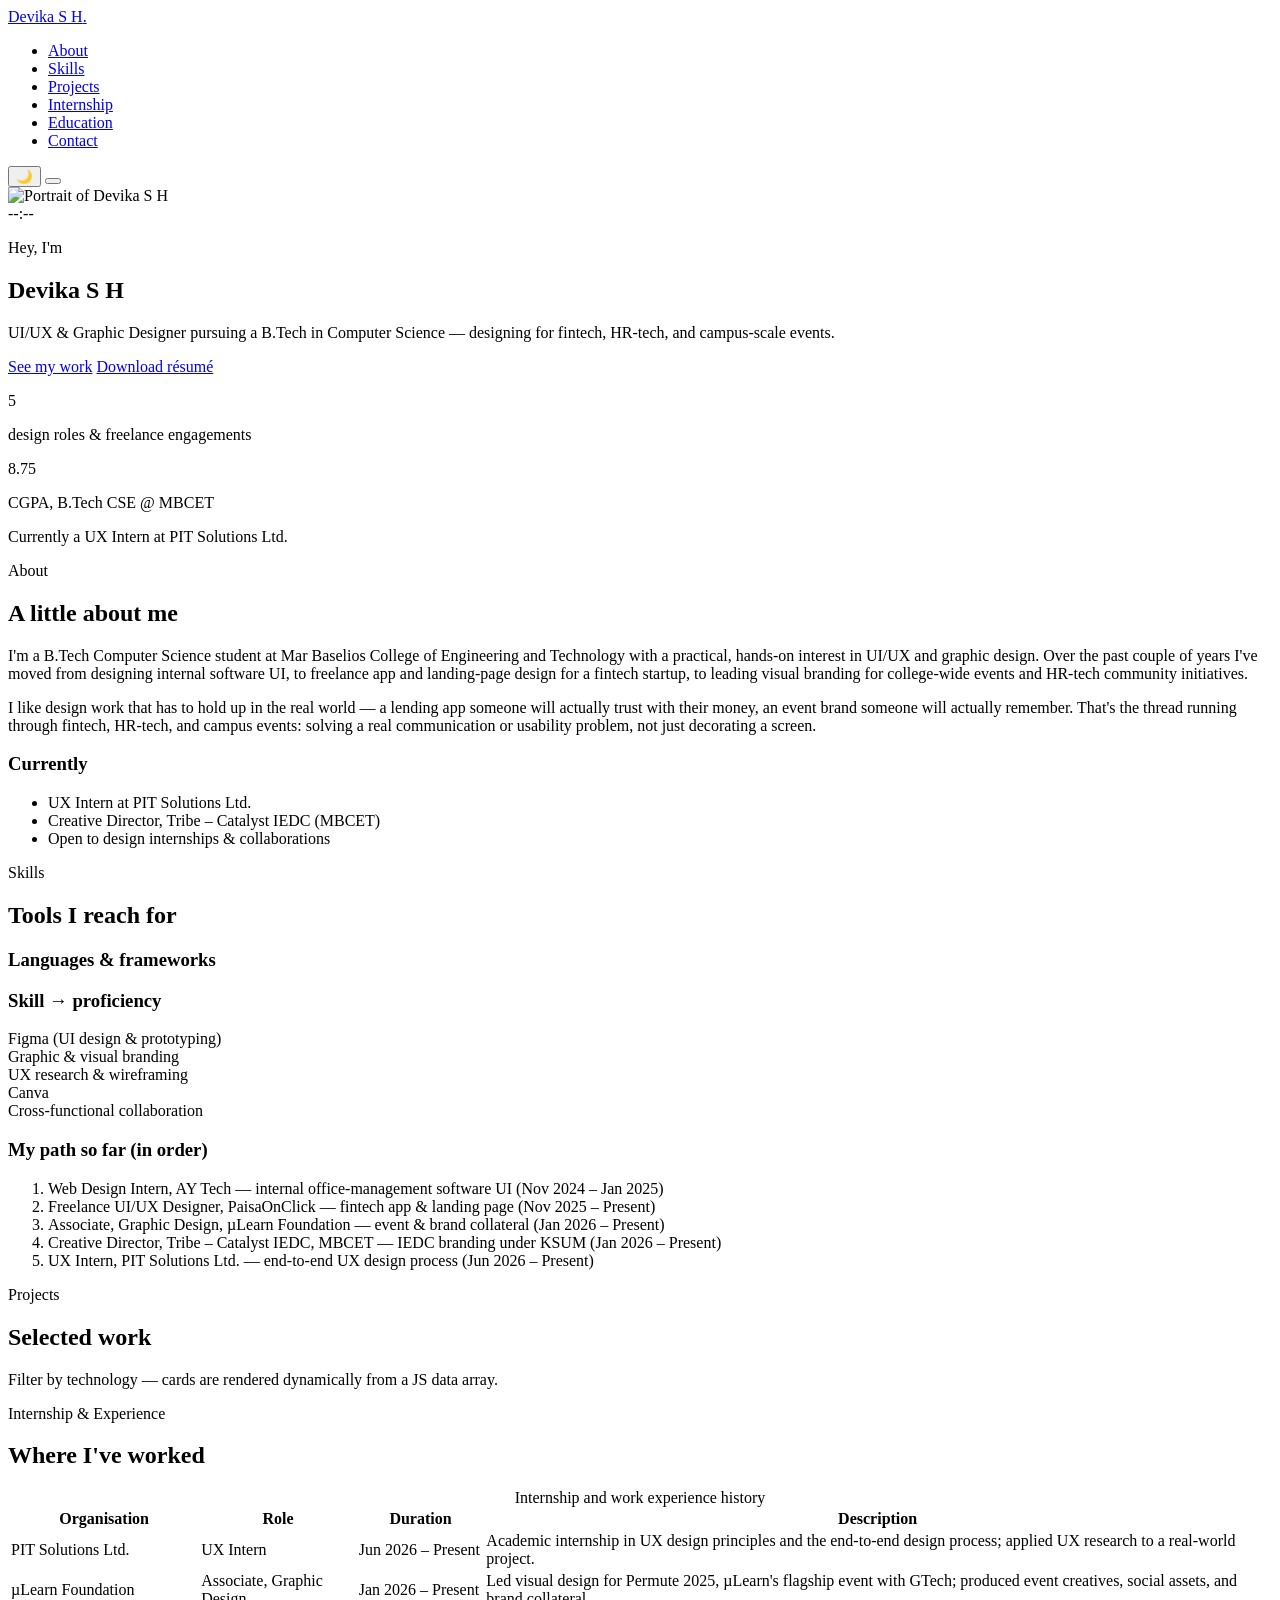
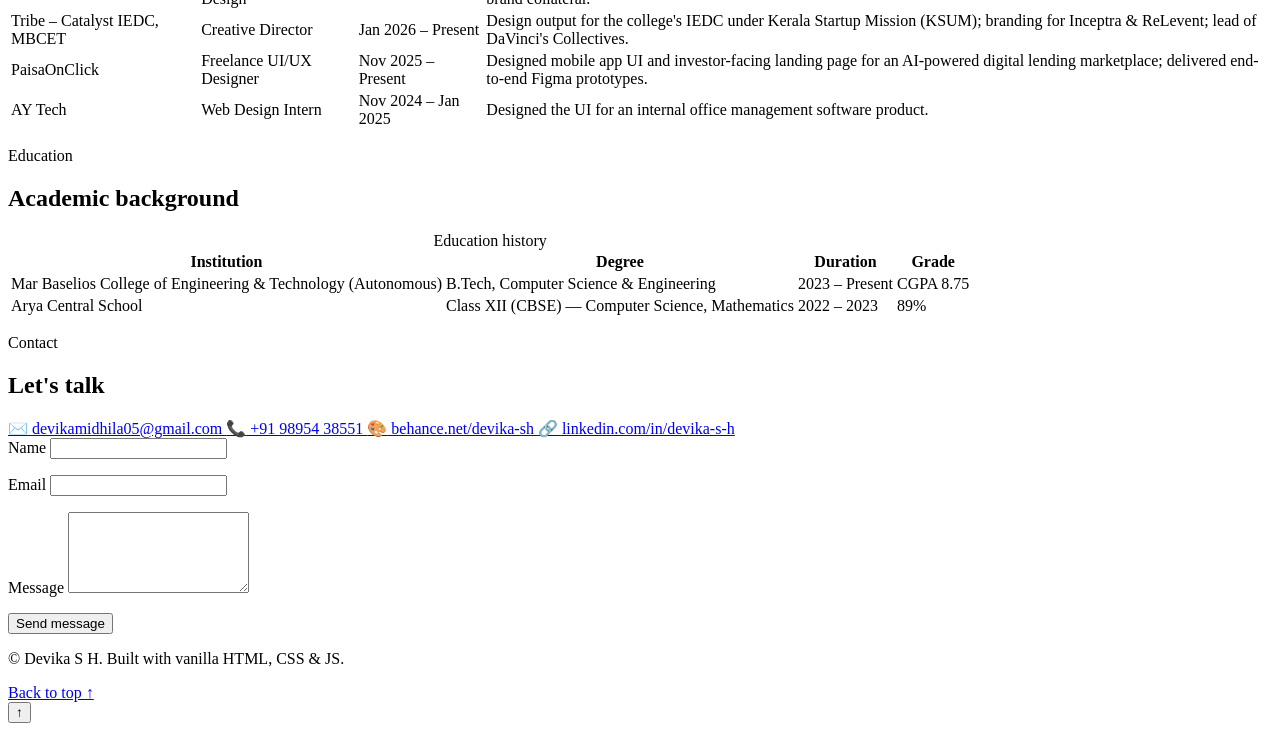
==== index.html @ a34b5d17 "Add files via upload" ====
<!DOCTYPE html>
<html lang="en">
<head>
  <meta charset="UTF-8">
  <meta name="viewport" content="width=device-width, initial-scale=1.0">
  <title>Devika S H — UI/UX &amp; Graphic Designer</title>
  <meta name="description" content="Portfolio of Devika S H — UI/UX and Graphic Designer, B.Tech CS student at MBCET, working across fintech, HR-tech and campus events.">
  <link rel="preconnect" href="https://fonts.googleapis.com">
  <link href="https://fonts.googleapis.com/css2?family=Manrope:wght@400;500;700;800&family=Space+Grotesk:wght@500;700&display=swap" rel="stylesheet">
  <link rel="stylesheet" href="css/style.css">
</head>
<body>

  <!-- ===== HEADER / NAV (acts like a docked widget bar) ===== -->
  <header class="site-header" id="top">
    <div class="header-inner">
      <a href="#top" class="logo">Devika S H<span class="logo-dot">.</span></a>

      <nav class="main-nav" id="main-nav" aria-label="Primary">
        <ul>
          <li><a href="#about">About</a></li>
          <li><a href="#skills">Skills</a></li>
          <li><a href="#projects">Projects</a></li>
          <li><a href="#internship">Internship</a></li>
          <li><a href="#education">Education</a></li>
          <li><a href="#contact">Contact</a></li>
        </ul>
      </nav>

      <div class="header-actions">
        <button id="theme-toggle" class="icon-btn" type="button" aria-pressed="false" title="Toggle dark mode">
          <span id="theme-icon" aria-hidden="true">🌙</span>
        </button>
        <button id="nav-toggle" class="icon-btn hamburger" type="button" aria-expanded="false" aria-controls="main-nav" title="Menu">
          <span></span><span></span><span></span>
        </button>
      </div>
    </div>
  </header>

  <main>

    <!-- ===== HERO ===== -->
    <section class="hero" id="hero">
      <div class="hero-widget-grid">

        <div class="widget widget-profile">
          <img src="images/avatar.jpg" alt="Portrait of Devika S H" class="avatar">
          <div class="widget-time" id="live-clock" aria-hidden="true">--:--</div>
        </div>

        <div class="widget widget-intro">
          <p class="eyebrow">Hey, I'm</p>
          <h1>Devika S H</h1>
          <p class="tagline">UI/UX &amp; Graphic Designer pursuing a B.Tech in Computer Science — designing for fintech, HR-tech, and campus-scale events.</p>
          <div class="hero-cta">
            <a href="#projects" class="btn btn-primary">See my work</a>
            <a href="images/resume.pdf" class="btn btn-ghost" download>Download résumé</a>
          </div>
        </div>

        <div class="widget widget-stat">
          <p class="stat-number">5</p>
          <p class="stat-label">design roles &amp; freelance engagements</p>
        </div>
        <div class="widget widget-stat">
          <p class="stat-number">8.75</p>
          <p class="stat-label">CGPA, B.Tech CSE @ MBCET</p>
        </div>
        <div class="widget widget-stat widget-status">
          <span class="status-dot" aria-hidden="true"></span>
          <p>Currently a UX Intern at PIT Solutions Ltd.</p>
        </div>

      </div>
    </section>

    <!-- ===== ABOUT ===== -->
    <section class="section" id="about">
      <div class="section-inner">
        <p class="eyebrow">About</p>
        <h2>A little about me</h2>
        <div class="about-grid">
          <article class="about-text">
            <p>
              I'm a B.Tech Computer Science student at Mar Baselios College of Engineering and
              Technology with a practical, hands-on interest in UI/UX and graphic design. Over the
              past couple of years I've moved from designing internal software UI, to freelance app
              and landing-page design for a fintech startup, to leading visual branding for
              college-wide events and HR-tech community initiatives.
            </p>
            <p>
              I like design work that has to hold up in the real world — a lending app someone will
              actually trust with their money, an event brand someone will actually remember. That's
              the thread running through fintech, HR-tech, and campus events: solving a real
              communication or usability problem, not just decorating a screen.
            </p>
          </article>
          <aside class="about-aside">
            <h3>Currently</h3>
            <ul class="chip-list">
              <li>UX Intern at PIT Solutions Ltd.</li>
              <li>Creative Director, Tribe – Catalyst IEDC (MBCET)</li>
              <li>Open to design internships &amp; collaborations</li>
            </ul>
          </aside>
        </div>
      </div>
    </section>

    <!-- ===== SKILLS ===== -->
    <section class="section section-alt" id="skills">
      <div class="section-inner">
        <p class="eyebrow">Skills</p>
        <h2>Tools I reach for</h2>

        <h3 class="sub-heading">Languages &amp; frameworks</h3>
        <ul class="skill-grid" id="skill-tools">
          <!-- Rendered into "app icon" tiles by js/script.js from the skillsList array -->
        </ul>

        <h3 class="sub-heading">Skill → proficiency</h3>
        <dl class="skill-dl">
          <div class="skill-dl-row">
            <dt>Figma (UI design &amp; prototyping)</dt>
            <dd><span class="bar"><span class="bar-fill" style="--level:90%"></span></span></dd>
          </div>
          <div class="skill-dl-row">
            <dt>Graphic &amp; visual branding</dt>
            <dd><span class="bar"><span class="bar-fill" style="--level:88%"></span></span></dd>
          </div>
          <div class="skill-dl-row">
            <dt>UX research &amp; wireframing</dt>
            <dd><span class="bar"><span class="bar-fill" style="--level:78%"></span></span></dd>
          </div>
          <div class="skill-dl-row">
            <dt>Canva</dt>
            <dd><span class="bar"><span class="bar-fill" style="--level:82%"></span></span></dd>
          </div>
          <div class="skill-dl-row">
            <dt>Cross-functional collaboration</dt>
            <dd><span class="bar"><span class="bar-fill" style="--level:80%"></span></span></dd>
          </div>
        </dl>

        <h3 class="sub-heading">My path so far (in order)</h3>
        <ol class="learning-path">
          <li>Web Design Intern, AY Tech — internal office-management software UI (Nov 2024 – Jan 2025)</li>
          <li>Freelance UI/UX Designer, PaisaOnClick — fintech app &amp; landing page (Nov 2025 – Present)</li>
          <li>Associate, Graphic Design, µLearn Foundation — event &amp; brand collateral (Jan 2026 – Present)</li>
          <li>Creative Director, Tribe – Catalyst IEDC, MBCET — IEDC branding under KSUM (Jan 2026 – Present)</li>
          <li>UX Intern, PIT Solutions Ltd. — end-to-end UX design process (Jun 2026 – Present)</li>
        </ol>
      </div>
    </section>

    <!-- ===== PROJECTS ===== -->
    <section class="section" id="projects">
      <div class="section-inner">
        <p class="eyebrow">Projects</p>
        <h2>Selected work</h2>
        <p class="section-lede">Filter by technology — cards are rendered dynamically from a JS data array.</p>

        <div class="filter-bar" id="filter-bar" role="group" aria-label="Filter projects by technology">
          <!-- Filter chips injected by js/script.js -->
        </div>

        <div class="project-grid" id="project-grid">
          <!-- Project cards injected by js/script.js from the projects array (B1) -->
        </div>
      </div>
    </section>

    <!-- ===== INTERNSHIP ===== -->
    <section class="section section-alt" id="internship">
      <div class="section-inner">
        <p class="eyebrow">Internship &amp; Experience</p>
        <h2>Where I've worked</h2>
        <table class="info-table">
          <caption class="sr-only">Internship and work experience history</caption>
          <thead>
            <tr>
              <th scope="col">Organisation</th>
              <th scope="col">Role</th>
              <th scope="col">Duration</th>
              <th scope="col">Description</th>
            </tr>
          </thead>
          <tbody>
            <tr>
              <td>PIT Solutions Ltd.</td>
              <td>UX Intern</td>
              <td>Jun 2026 – Present</td>
              <td>Academic internship in UX design principles and the end-to-end design process; applied UX research to a real-world project.</td>
            </tr>
            <tr>
              <td>µLearn Foundation</td>
              <td>Associate, Graphic Design</td>
              <td>Jan 2026 – Present</td>
              <td>Led visual design for Permute 2025, µLearn's flagship event with GTech; produced event creatives, social assets, and brand collateral.</td>
            </tr>
            <tr>
              <td>Tribe – Catalyst IEDC, MBCET</td>
              <td>Creative Director</td>
              <td>Jan 2026 – Present</td>
              <td>Design output for the college's IEDC under Kerala Startup Mission (KSUM); branding for Inceptra &amp; ReLevent; lead of DaVinci's Collectives.</td>
            </tr>
            <tr>
              <td>PaisaOnClick</td>
              <td>Freelance UI/UX Designer</td>
              <td>Nov 2025 – Present</td>
              <td>Designed mobile app UI and investor-facing landing page for an AI-powered digital lending marketplace; delivered end-to-end Figma prototypes.</td>
            </tr>
            <tr>
              <td>AY Tech</td>
              <td>Web Design Intern</td>
              <td>Nov 2024 – Jan 2025</td>
              <td>Designed the UI for an internal office management software product.</td>
            </tr>
          </tbody>
        </table>
      </div>
    </section>

    <!-- ===== EDUCATION ===== -->
    <section class="section" id="education">
      <div class="section-inner">
        <p class="eyebrow">Education</p>
        <h2>Academic background</h2>
        <table class="info-table">
          <caption class="sr-only">Education history</caption>
          <thead>
            <tr>
              <th scope="col">Institution</th>
              <th scope="col">Degree</th>
              <th scope="col">Duration</th>
              <th scope="col">Grade</th>
            </tr>
          </thead>
          <tbody>
            <tr>
              <td>Mar Baselios College of Engineering &amp; Technology (Autonomous)</td>
              <td>B.Tech, Computer Science &amp; Engineering</td>
              <td>2023 – Present</td>
              <td>CGPA 8.75</td>
            </tr>
            <tr>
              <td>Arya Central School</td>
              <td>Class XII (CBSE) — Computer Science, Mathematics</td>
              <td>2022 – 2023</td>
              <td>89%</td>
            </tr>
          </tbody>
        </table>
      </div>
    </section>

    <!-- ===== CONTACT ===== -->
    <section class="section section-alt" id="contact">
      <div class="section-inner">
        <p class="eyebrow">Contact</p>
        <h2>Let's talk</h2>

        <div class="contact-grid">
          <div class="contact-links">
            <a class="contact-link" href="mailto:devikamidhila05@gmail.com">
              <span class="contact-icon" aria-hidden="true">✉️</span> devikamidhila05@gmail.com
            </a>
            <a class="contact-link" href="tel:+919895438551">
              <span class="contact-icon" aria-hidden="true">📞</span> +91 98954 38551
            </a>
            <a class="contact-link" href="https://www.behance.net/devika-sh" target="_blank" rel="noopener noreferrer">
              <span class="contact-icon" aria-hidden="true">🎨</span> behance.net/devika-sh
            </a>
            <a class="contact-link" href="https://linkedin.com/in/devika-s-h" target="_blank" rel="noopener noreferrer">
              <span class="contact-icon" aria-hidden="true">🔗</span> linkedin.com/in/devika-s-h
            </a>
          </div>

          <form class="contact-form" id="contact-form" novalidate>
            <div class="form-row">
              <label for="name">Name</label>
              <input type="text" id="name" name="name" autocomplete="name" required>
              <p class="form-msg" id="name-msg" role="alert"></p>
            </div>
            <div class="form-row">
              <label for="email">Email</label>
              <input type="text" id="email" name="email" autocomplete="email" required>
              <p class="form-msg" id="email-msg" role="alert"></p>
            </div>
            <div class="form-row">
              <label for="message">Message</label>
              <textarea id="message" name="message" rows="5" required></textarea>
              <p class="form-msg" id="message-msg" role="alert"></p>
            </div>
            <button type="submit" class="btn btn-primary">Send message</button>
            <p class="form-msg form-msg-success" id="form-success" role="status"></p>
          </form>
        </div>
      </div>
    </section>

  </main>

  <!-- ===== FOOTER ===== -->
  <footer class="site-footer">
    <div class="section-inner footer-inner">
      <p>&copy; <span id="year"></span> Devika S H. Built with vanilla HTML, CSS &amp; JS.</p>
      <a href="#top" class="back-to-top-link">Back to top ↑</a>
    </div>
  </footer>

  <!-- Fixed scroll-to-top button (positioning technique, A9) -->
  <button id="scroll-top-btn" class="scroll-top-btn" type="button" aria-label="Scroll to top">↑</button>

  <script src="js/script.js"></script>
</body>
</html>
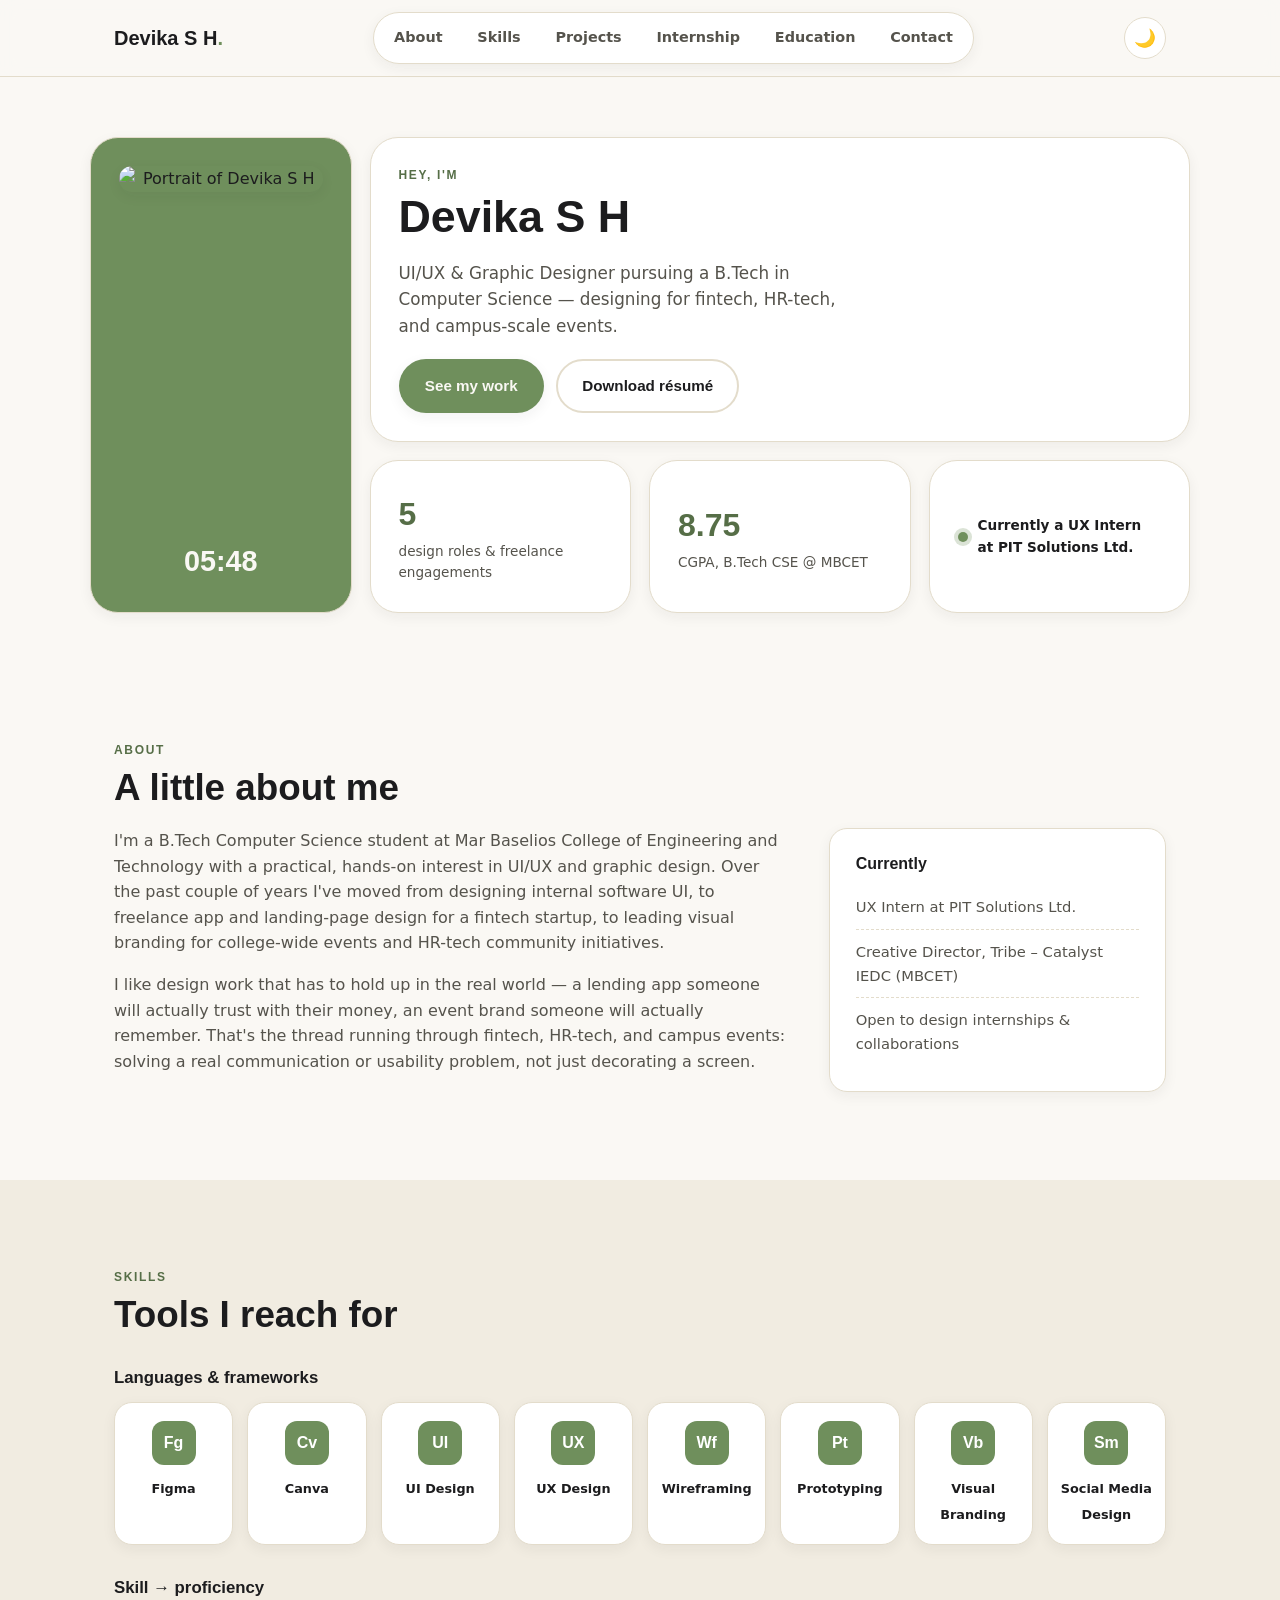
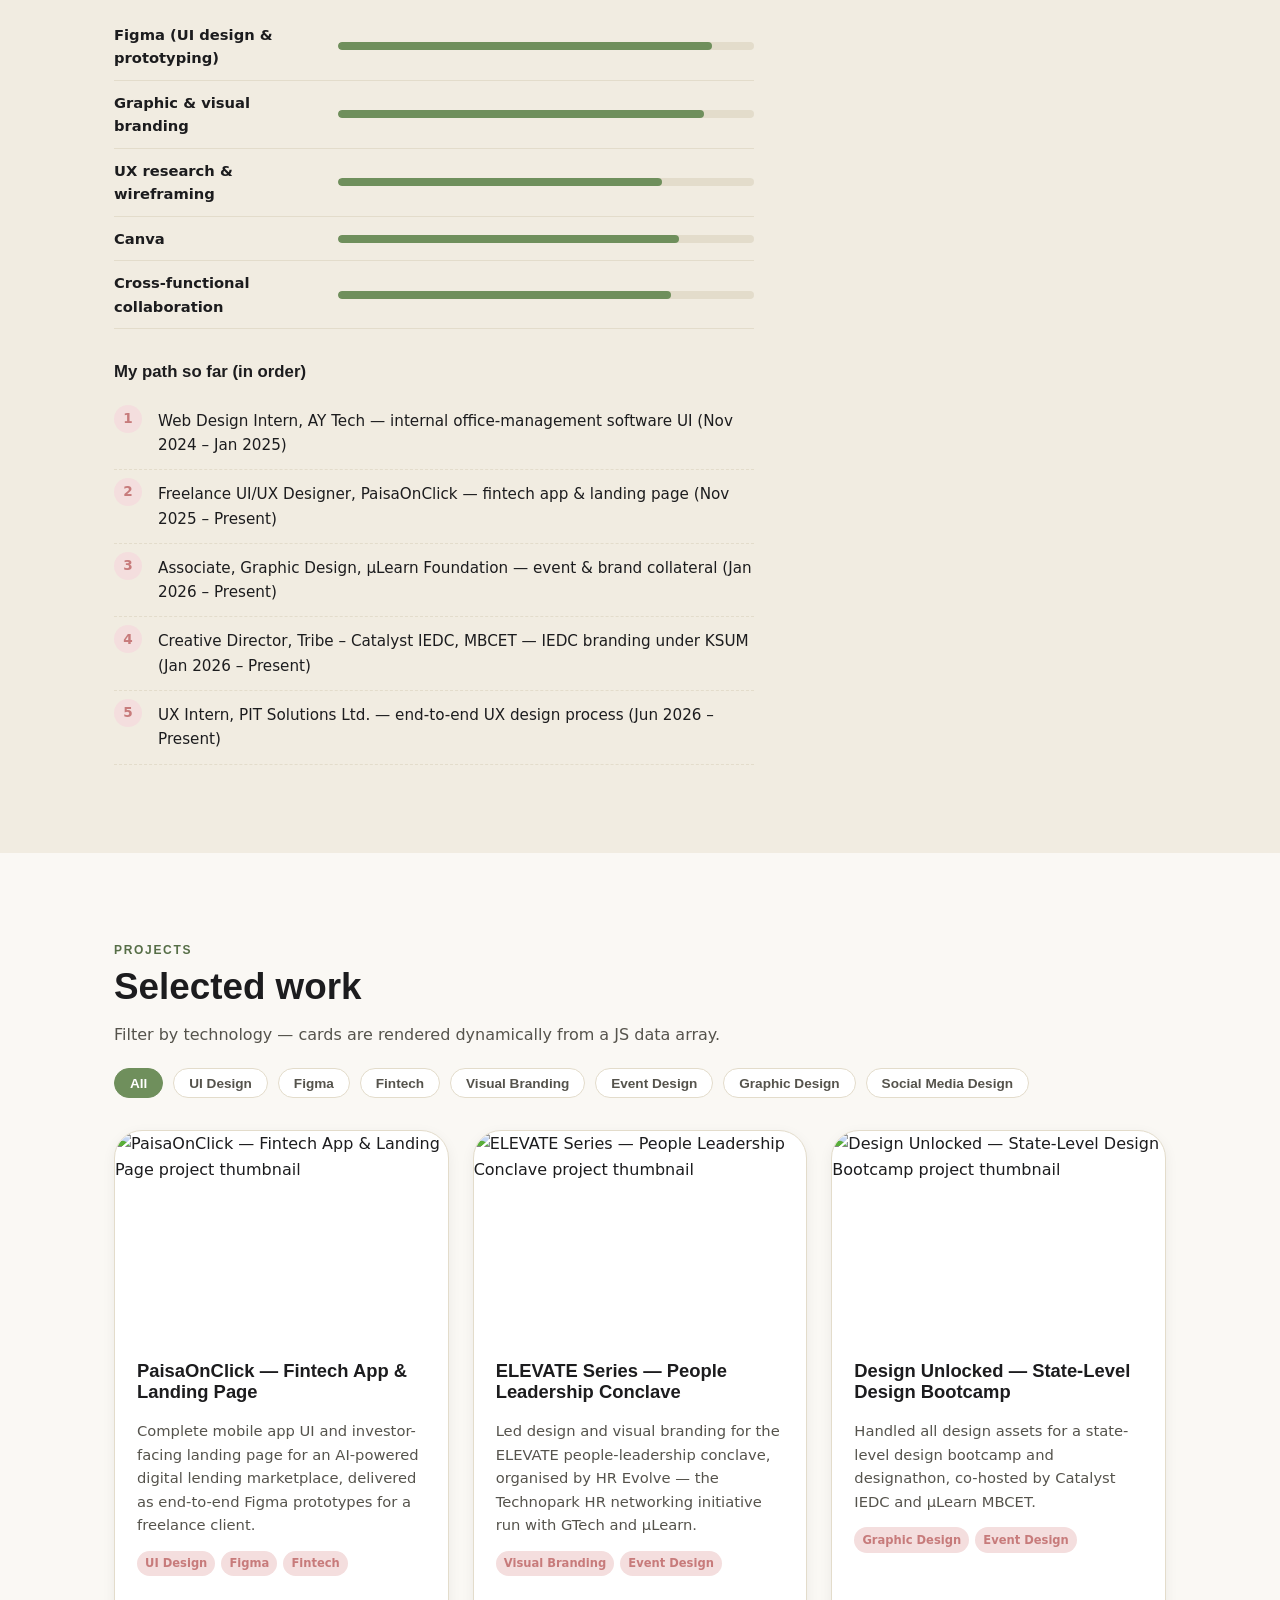
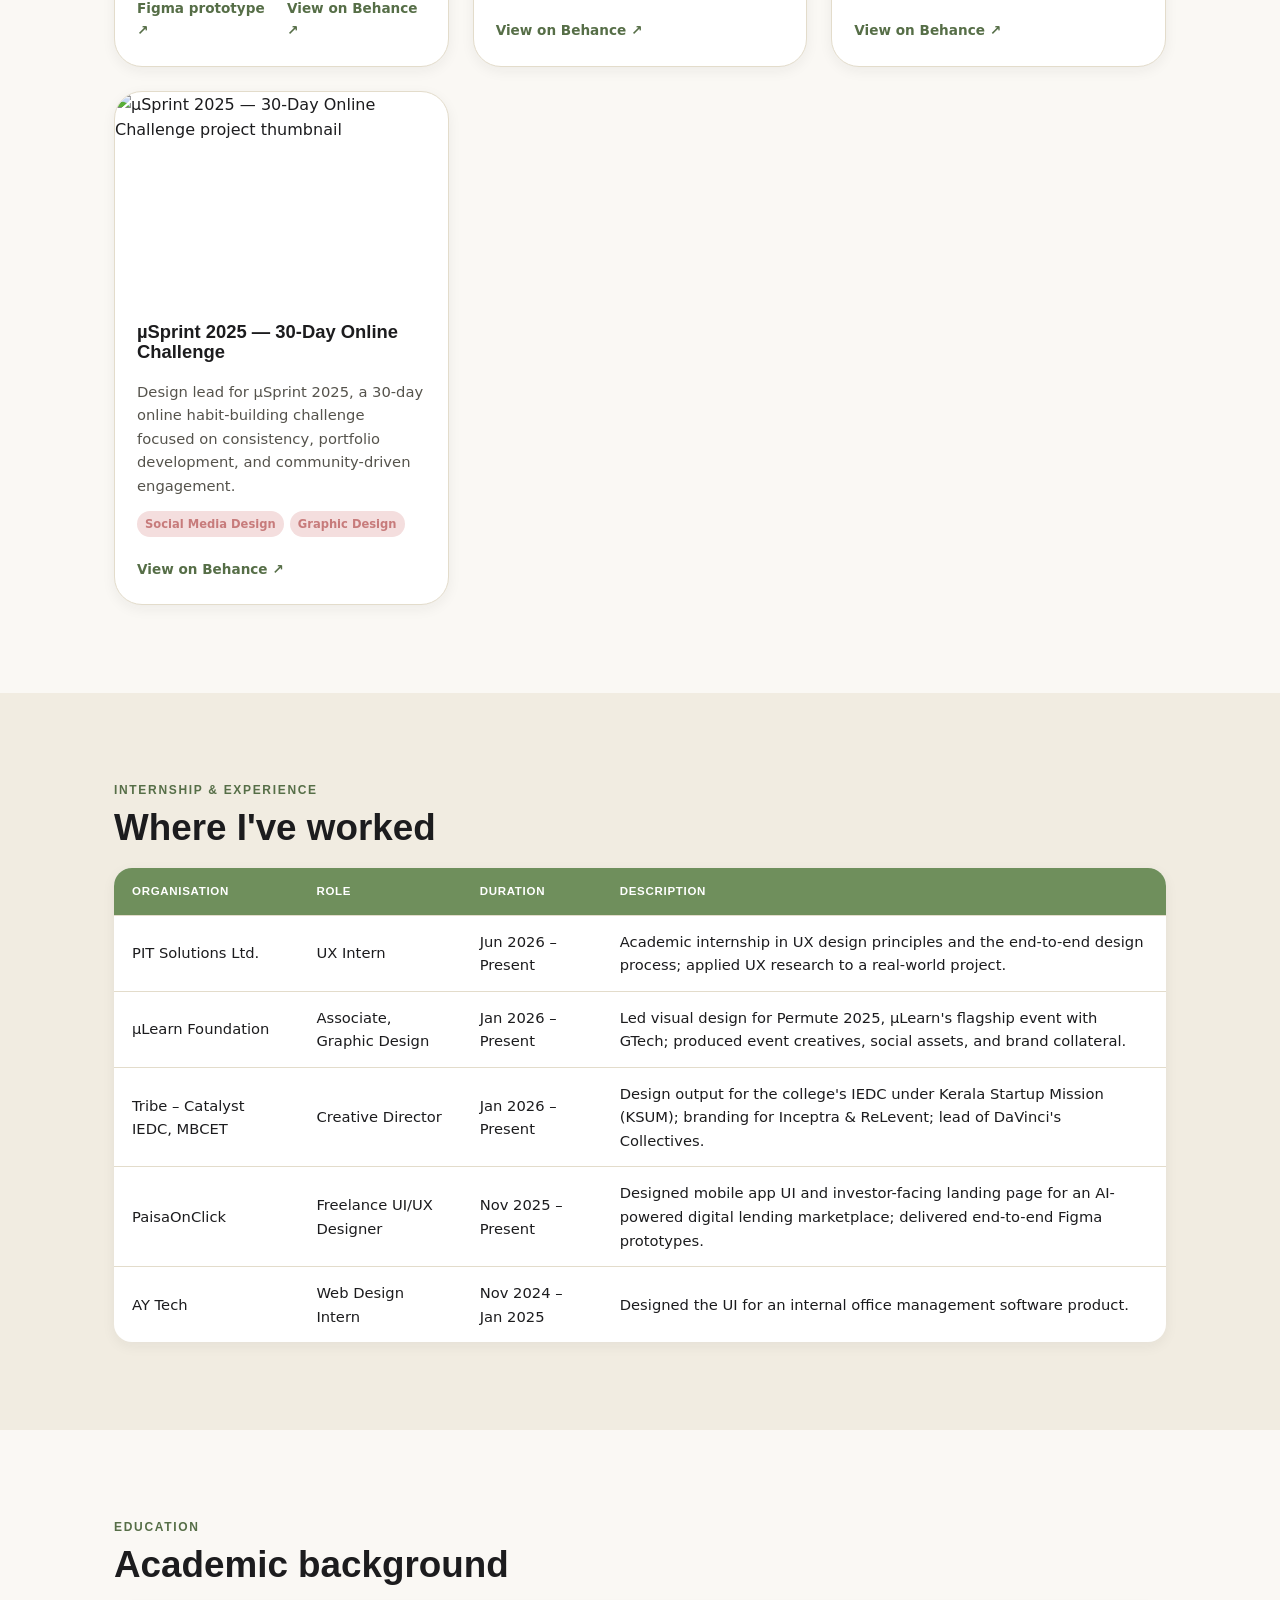
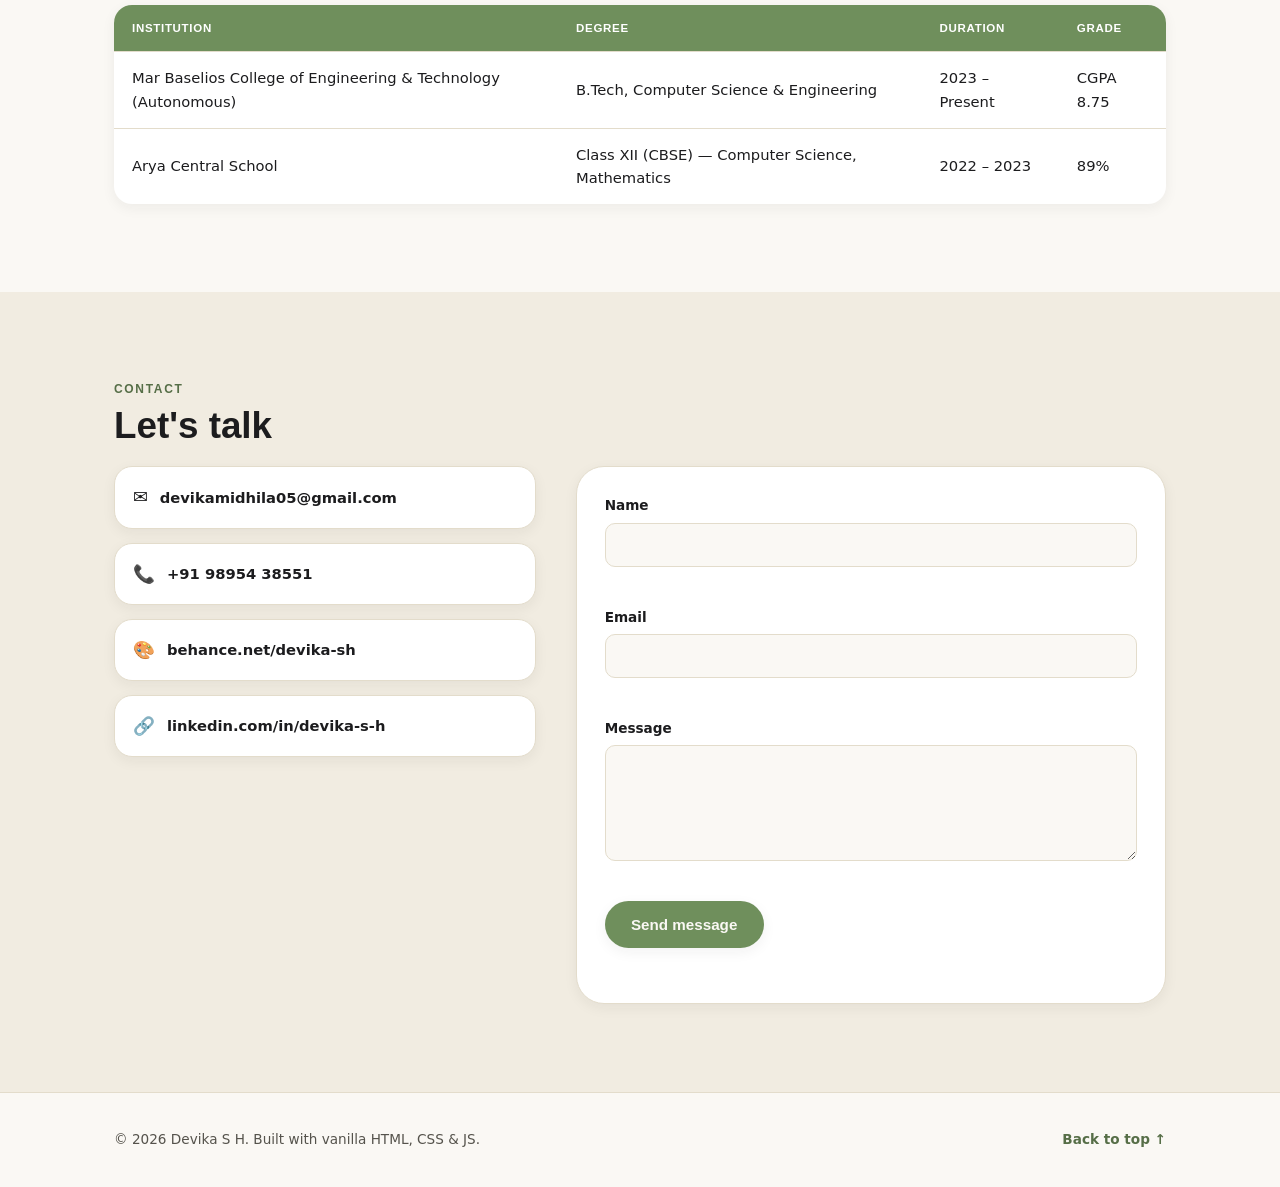
==== commit 594e66e5: "Update index.html" ====
--- a/index.html
+++ b/index.html
@@ -7,7 +7,7 @@
   <meta name="description" content="Portfolio of Devika S H — UI/UX and Graphic Designer, B.Tech CS student at MBCET, working across fintech, HR-tech and campus events.">
   <link rel="preconnect" href="https://fonts.googleapis.com">
   <link href="https://fonts.googleapis.com/css2?family=Manrope:wght@400;500;700;800&family=Space+Grotesk:wght@500;700&display=swap" rel="stylesheet">
-  <link rel="stylesheet" href="css/style.css">
+  <link rel="stylesheet" href="style.css">
 </head>
 <body>
 
@@ -313,6 +313,6 @@
   <!-- Fixed scroll-to-top button (positioning technique, A9) -->
   <button id="scroll-top-btn" class="scroll-top-btn" type="button" aria-label="Scroll to top">↑</button>
 
-  <script src="js/script.js"></script>
+  <script src="script.js"></script>
 </body>
 </html>
--- a/style.css
+++ b/style.css
@@ -0,0 +1,576 @@
+/* ===========================================================
+   DESIGN TOKENS
+   Palette inspired by a soft "home-screen widget" aesthetic:
+   warm neutral base, sage green primary accent, dusty-rose
+   secondary accent, charcoal ink. Kept restrained so it still
+   reads as professional to a recruiter.
+=========================================================== */
+:root {
+  --bg: #FAF8F4;
+  --surface: #FFFFFF;
+  --surface-alt: #F1ECE1;
+  --ink: #1C1C1E;
+  --ink-soft: #55534C;
+  --accent: #6F8F5C;       /* sage green */
+  --accent-dark: #566E47;
+  --accent-2: #C77B7B;     /* dusty rose */
+  --accent-2-soft: #F4DEDE;
+  --border: #E3DCCB;
+  --shadow: 0 10px 30px rgba(28, 28, 30, 0.08);
+  --shadow-sm: 0 4px 14px rgba(28, 28, 30, 0.06);
+  --radius-lg: 28px;
+  --radius-md: 18px;
+  --radius-sm: 10px;
+  --font-display: 'Space Grotesk', 'Manrope', sans-serif;
+  --font-body: 'Manrope', system-ui, sans-serif;
+  --nav-h: 76px;
+}
+
+[data-theme="dark"] {
+  --bg: #17181A;
+  --surface: #212327;
+  --surface-alt: #26282C;
+  --ink: #F4F1EA;
+  --ink-soft: #B9B7AF;
+  --accent: #9BC17F;
+  --accent-dark: #7FA867;
+  --accent-2: #E39B9B;
+  --accent-2-soft: #3A2C2C;
+  --border: #34363B;
+  --shadow: 0 10px 30px rgba(0, 0, 0, 0.45);
+  --shadow-sm: 0 4px 14px rgba(0, 0, 0, 0.35);
+}
+
+/* ===========================================================
+   RESET & BASE
+=========================================================== */
+*, *::before, *::after { box-sizing: border-box; }
+html { scroll-behavior: smooth; }
+
+body {
+  margin: 0;
+  background: var(--bg);
+  color: var(--ink);
+  font-family: var(--font-body);
+  line-height: 1.6;
+  -webkit-font-smoothing: antialiased;
+  transition: background 0.3s ease, color 0.3s ease;
+}
+
+h1, h2, h3 { font-family: var(--font-display); margin: 0 0 0.4em; line-height: 1.1; }
+p { margin: 0 0 1em; color: var(--ink-soft); }
+a { color: inherit; }
+img { max-width: 100%; display: block; }
+ul, ol, dl { margin: 0; padding: 0; }
+li { list-style: none; }
+
+.sr-only {
+  position: absolute; width: 1px; height: 1px;
+  padding: 0; margin: -1px; overflow: hidden;
+  clip: rect(0,0,0,0); white-space: nowrap; border: 0;
+}
+
+:focus-visible {
+  outline: 3px solid var(--accent);
+  outline-offset: 3px;
+}
+
+.eyebrow {
+  font-family: var(--font-display);
+  text-transform: uppercase;
+  letter-spacing: 0.14em;
+  font-size: 0.75rem;
+  font-weight: 700;
+  color: var(--accent-dark);
+  margin-bottom: 0.6em;
+}
+
+.section-inner { max-width: 1100px; margin: 0 auto; padding: 0 24px; }
+
+.btn {
+  display: inline-flex;
+  align-items: center;
+  justify-content: center;
+  padding: 0.85em 1.6em;
+  border-radius: 999px;
+  font-family: var(--font-display);
+  font-weight: 700;
+  font-size: 0.95rem;
+  text-decoration: none;
+  border: 2px solid transparent;
+  cursor: pointer;
+  transition: transform 0.18s ease, box-shadow 0.18s ease, background 0.18s ease;
+}
+.btn:hover { transform: translateY(-2px); }
+.btn-primary { background: var(--accent); color: #FAF8F4; box-shadow: var(--shadow-sm); }
+.btn-primary:hover { background: var(--accent-dark); box-shadow: var(--shadow); }
+.btn-ghost { background: transparent; color: var(--ink); border-color: var(--border); }
+.btn-ghost:hover { border-color: var(--accent); color: var(--accent-dark); }
+
+/* ===========================================================
+   HEADER / STICKY NAV  (positioning technique #1: sticky)
+=========================================================== */
+.site-header {
+  position: sticky;
+  top: 0;
+  z-index: 100;
+  background: rgba(250, 248, 244, 0.85);
+  backdrop-filter: blur(10px);
+  border-bottom: 1px solid var(--border);
+}
+[data-theme="dark"] .site-header { background: rgba(23, 24, 26, 0.85); }
+
+.header-inner {
+  max-width: 1100px;
+  margin: 0 auto;
+  padding: 0 24px;
+  height: var(--nav-h);
+  display: flex;
+  align-items: center;
+  justify-content: space-between;
+  gap: 16px;
+}
+
+.logo {
+  font-family: var(--font-display);
+  font-weight: 800;
+  font-size: 1.25rem;
+  text-decoration: none;
+  color: var(--ink);
+}
+.logo-dot { color: var(--accent); }
+
+.main-nav ul {
+  display: flex;
+  gap: 6px;
+  background: var(--surface);
+  border: 1px solid var(--border);
+  border-radius: 999px;
+  padding: 6px;
+  box-shadow: var(--shadow-sm);
+}
+.main-nav a {
+  display: block;
+  padding: 0.5em 1em;
+  border-radius: 999px;
+  text-decoration: none;
+  font-size: 0.9rem;
+  font-weight: 600;
+  color: var(--ink-soft);
+  transition: background 0.2s ease, color 0.2s ease;
+}
+.main-nav a:hover,
+.main-nav a:focus-visible { background: var(--accent); color: #fff; }
+
+.header-actions { display: flex; align-items: center; gap: 10px; }
+
+.icon-btn {
+  width: 42px; height: 42px;
+  border-radius: 50%;
+  border: 1px solid var(--border);
+  background: var(--surface);
+  cursor: pointer;
+  display: flex; align-items: center; justify-content: center;
+  font-size: 1.1rem;
+  transition: transform 0.18s ease, background 0.18s ease;
+}
+.icon-btn:hover { transform: scale(1.06); background: var(--surface-alt); }
+
+.hamburger { display: none; flex-direction: column; gap: 4px; }
+.hamburger span {
+  width: 18px; height: 2px; background: var(--ink); border-radius: 2px;
+  transition: transform 0.25s ease, opacity 0.25s ease;
+}
+.hamburger[aria-expanded="true"] span:nth-child(1) { transform: translateY(6px) rotate(45deg); }
+.hamburger[aria-expanded="true"] span:nth-child(2) { opacity: 0; }
+.hamburger[aria-expanded="true"] span:nth-child(3) { transform: translateY(-6px) rotate(-45deg); }
+
+/* ===========================================================
+   HERO — widget grid, echoes a home-screen layout
+=========================================================== */
+.hero { padding: 60px 24px 40px; }
+
+.hero-widget-grid {
+  max-width: 1100px;
+  margin: 0 auto;
+  display: grid;
+  grid-template-columns: repeat(4, 1fr);
+  grid-template-rows: auto auto;
+  gap: 18px;
+}
+
+.widget {
+  background: var(--surface);
+  border: 1px solid var(--border);
+  border-radius: var(--radius-lg);
+  box-shadow: var(--shadow-sm);
+  padding: 28px;
+  transition: transform 0.25s ease, box-shadow 0.25s ease;
+}
+.widget:hover { transform: translateY(-4px); box-shadow: var(--shadow); }
+
+.widget-profile {
+  grid-column: span 1;
+  grid-row: span 2;
+  display: flex;
+  flex-direction: column;
+  align-items: center;
+  justify-content: space-between;
+  text-align: center;
+  background: var(--accent);
+}
+.widget-profile .avatar {
+  width: 100%;
+  border-radius: var(--radius-md);
+  box-shadow: var(--shadow-sm);
+}
+.widget-time {
+  margin-top: 18px;
+  font-family: var(--font-display);
+  font-size: 1.8rem;
+  font-weight: 700;
+  color: #FAF8F4;
+}
+
+.widget-intro { grid-column: span 3; grid-row: span 1; }
+.widget-intro h1 { font-size: clamp(2rem, 4vw, 2.8rem); }
+.widget-intro .tagline { font-size: 1.05rem; max-width: 42ch; }
+.hero-cta { display: flex; gap: 12px; flex-wrap: wrap; margin-top: 1.2em; }
+
+.widget-stat {
+  grid-column: span 1;
+  display: flex;
+  flex-direction: column;
+  justify-content: center;
+}
+.stat-number { font-family: var(--font-display); font-size: 2rem; font-weight: 800; color: var(--accent-dark); margin: 0; }
+.stat-label { margin: 0; font-size: 0.85rem; }
+
+.widget-status { grid-column: span 1; display: flex; flex-direction: row; align-items: center; gap: 10px; }
+.widget-status p { margin: 0; font-size: 0.85rem; font-weight: 600; color: var(--ink); }
+.status-dot {
+  width: 10px; height: 10px; border-radius: 50%;
+  background: var(--accent);
+  box-shadow: 0 0 0 4px color-mix(in srgb, var(--accent) 25%, transparent);
+  flex-shrink: 0;
+}
+
+/* ===========================================================
+   GENERIC SECTIONS
+=========================================================== */
+.section { padding: 88px 0; }
+.section-alt { background: var(--surface-alt); }
+.section h2 { font-size: clamp(1.7rem, 3vw, 2.3rem); }
+.section-lede { max-width: 60ch; }
+.sub-heading {
+  font-family: var(--font-display);
+  font-size: 1.05rem;
+  margin: 2em 0 0.9em;
+  color: var(--ink);
+}
+
+/* ===== About ===== */
+.about-grid {
+  display: grid;
+  grid-template-columns: 2fr 1fr;
+  gap: 40px;
+  margin-top: 20px;
+  align-items: start;
+}
+.about-aside {
+  background: var(--surface);
+  border: 1px solid var(--border);
+  border-radius: var(--radius-md);
+  padding: 26px;
+  box-shadow: var(--shadow-sm);
+}
+.about-aside h3 { font-size: 1rem; margin-bottom: 0.8em; }
+.chip-list li {
+  padding: 10px 0;
+  border-top: 1px dashed var(--border);
+  font-size: 0.92rem;
+  color: var(--ink-soft);
+}
+.chip-list li:first-child { border-top: none; }
+
+/* ===== Skills ===== */
+.skill-grid {
+  display: grid;
+  grid-template-columns: repeat(auto-fill, minmax(110px, 1fr));
+  gap: 14px;
+  margin: 4px 0 8px;
+}
+.skill-tile {
+  background: var(--surface);
+  border: 1px solid var(--border);
+  border-radius: var(--radius-md);
+  padding: 18px 10px;
+  text-align: center;
+  box-shadow: var(--shadow-sm);
+  transition: transform 0.2s ease, box-shadow 0.2s ease;
+}
+.skill-tile:hover { transform: translateY(-3px) scale(1.03); box-shadow: var(--shadow); }
+.skill-tile .skill-glyph {
+  width: 44px; height: 44px;
+  margin: 0 auto 10px;
+  border-radius: 12px;
+  background: var(--accent);
+  color: #fff;
+  display: flex; align-items: center; justify-content: center;
+  font-family: var(--font-display);
+  font-weight: 700;
+}
+.skill-tile span.skill-name { font-size: 0.8rem; font-weight: 600; color: var(--ink); }
+
+.skill-dl { max-width: 640px; }
+.skill-dl-row {
+  display: grid;
+  grid-template-columns: minmax(160px, 1fr) 2fr;
+  gap: 16px;
+  align-items: center;
+  padding: 10px 0;
+  border-bottom: 1px solid var(--border);
+}
+.skill-dl-row dt { font-weight: 600; font-size: 0.92rem; }
+.skill-dl-row dd { margin: 0; }
+.bar { display: block; height: 8px; border-radius: 999px; background: var(--border); overflow: hidden; }
+.bar-fill { display: block; height: 100%; width: var(--level); background: var(--accent); border-radius: 999px; }
+
+.learning-path { max-width: 640px; counter-reset: step; }
+.learning-path li {
+  counter-increment: step;
+  position: relative;
+  padding: 12px 0 12px 44px;
+  border-bottom: 1px dashed var(--border);
+  font-size: 0.95rem;
+}
+.learning-path li::before {
+  content: counter(step);
+  position: absolute; left: 0; top: 8px;
+  width: 28px; height: 28px;
+  border-radius: 50%;
+  background: var(--accent-2-soft);
+  color: var(--accent-2);
+  font-weight: 700; font-size: 0.85rem;
+  display: flex; align-items: center; justify-content: center;
+}
+
+/* ===== Projects ===== */
+.filter-bar { display: flex; flex-wrap: wrap; gap: 10px; margin: 20px 0 32px; }
+.filter-chip {
+  border: 1px solid var(--border);
+  background: var(--surface);
+  color: var(--ink-soft);
+  padding: 0.5em 1.1em;
+  border-radius: 999px;
+  font-size: 0.85rem;
+  font-weight: 600;
+  cursor: pointer;
+  transition: background 0.2s ease, color 0.2s ease, border-color 0.2s ease;
+}
+.filter-chip:hover { border-color: var(--accent); }
+.filter-chip.active { background: var(--accent); color: #fff; border-color: var(--accent); }
+
+.project-grid {
+  display: grid;
+  grid-template-columns: repeat(3, 1fr);
+  gap: 24px;
+}
+.project-card {
+  background: var(--surface);
+  border: 1px solid var(--border);
+  border-radius: var(--radius-lg);
+  overflow: hidden;
+  box-shadow: var(--shadow-sm);
+  display: flex;
+  flex-direction: column;
+  transition: transform 0.25s ease, box-shadow 0.25s ease;
+}
+.project-card:hover { transform: translateY(-6px); box-shadow: var(--shadow); }
+.project-card img { aspect-ratio: 8 / 5; object-fit: cover; }
+.project-card-body { padding: 22px; display: flex; flex-direction: column; gap: 10px; flex: 1; }
+.project-card h3 { font-size: 1.15rem; }
+.project-card p { font-size: 0.92rem; margin: 0; }
+.tag-list { display: flex; flex-wrap: wrap; gap: 6px; margin: 4px 0; }
+.tag {
+  font-size: 0.72rem;
+  font-weight: 700;
+  padding: 0.3em 0.7em;
+  border-radius: 999px;
+  background: var(--accent-2-soft);
+  color: var(--accent-2);
+}
+.project-links { margin-top: auto; display: flex; gap: 14px; padding-top: 8px; }
+.project-links a {
+  font-size: 0.85rem; font-weight: 700; text-decoration: none;
+  color: var(--accent-dark); border-bottom: 2px solid transparent;
+}
+.project-links a:hover { border-color: var(--accent-dark); }
+
+/* ===== Tables ===== */
+.info-table {
+  width: 100%;
+  border-collapse: collapse;
+  background: var(--surface);
+  border-radius: var(--radius-md);
+  overflow: hidden;
+  box-shadow: var(--shadow-sm);
+  margin-top: 20px;
+}
+.info-table th, .info-table td {
+  text-align: left;
+  padding: 14px 18px;
+  border-bottom: 1px solid var(--border);
+  font-size: 0.92rem;
+}
+.info-table thead th {
+  background: var(--accent);
+  color: #fff;
+  font-family: var(--font-display);
+  font-weight: 700;
+  text-transform: uppercase;
+  font-size: 0.72rem;
+  letter-spacing: 0.06em;
+}
+.info-table tbody tr:hover { background: var(--surface-alt); }
+.info-table tbody tr:last-child td { border-bottom: none; }
+
+/* ===== Contact ===== */
+.contact-grid {
+  display: grid;
+  grid-template-columns: 1fr 1.4fr;
+  gap: 40px;
+  margin-top: 20px;
+}
+.contact-links { display: flex; flex-direction: column; gap: 14px; }
+.contact-link {
+  display: flex; align-items: center; gap: 12px;
+  background: var(--surface);
+  border: 1px solid var(--border);
+  border-radius: var(--radius-md);
+  padding: 16px 18px;
+  text-decoration: none;
+  font-weight: 600;
+  font-size: 0.92rem;
+  color: var(--ink);
+  box-shadow: var(--shadow-sm);
+  transition: transform 0.2s ease, box-shadow 0.2s ease;
+}
+.contact-link:hover { transform: translateX(4px); box-shadow: var(--shadow); }
+.contact-icon { font-size: 1.1rem; }
+
+.contact-form {
+  background: var(--surface);
+  border: 1px solid var(--border);
+  border-radius: var(--radius-lg);
+  padding: 28px;
+  box-shadow: var(--shadow-sm);
+}
+.form-row { margin-bottom: 18px; display: flex; flex-direction: column; gap: 6px; }
+.form-row label { font-size: 0.85rem; font-weight: 700; color: var(--ink); }
+.form-row input, .form-row textarea {
+  font-family: var(--font-body);
+  font-size: 0.95rem;
+  padding: 12px 14px;
+  border-radius: var(--radius-sm);
+  border: 1.5px solid var(--border);
+  background: var(--bg);
+  color: var(--ink);
+  resize: vertical;
+  transition: border-color 0.2s ease, box-shadow 0.2s ease;
+}
+.form-row input:focus, .form-row textarea:focus {
+  border-color: var(--accent);
+  box-shadow: 0 0 0 4px color-mix(in srgb, var(--accent) 18%, transparent);
+  outline: none;
+}
+.form-row.invalid input, .form-row.invalid textarea { border-color: #C24040; }
+.form-msg { min-height: 1.2em; font-size: 0.8rem; margin: 0; color: #C24040; }
+.form-msg-success { color: var(--accent-dark); font-weight: 700; margin-top: 12px; }
+
+/* ===========================================================
+   FOOTER
+=========================================================== */
+.site-footer { padding: 36px 0; border-top: 1px solid var(--border); }
+.footer-inner {
+  display: flex; justify-content: space-between; align-items: center;
+  flex-wrap: wrap; gap: 12px;
+}
+.footer-inner p { margin: 0; font-size: 0.85rem; }
+.back-to-top-link { font-size: 0.85rem; font-weight: 700; text-decoration: none; color: var(--accent-dark); }
+
+/* Fixed scroll-to-top button (positioning technique #2: fixed) */
+.scroll-top-btn {
+  position: fixed;
+  bottom: 26px;
+  right: 26px;
+  width: 48px; height: 48px;
+  border-radius: 50%;
+  border: none;
+  background: var(--accent);
+  color: #fff;
+  font-size: 1.2rem;
+  cursor: pointer;
+  box-shadow: var(--shadow);
+  opacity: 0;
+  visibility: hidden;
+  transform: translateY(10px);
+  transition: opacity 0.25s ease, transform 0.25s ease, background 0.2s ease;
+  z-index: 90;
+}
+.scroll-top-btn.visible { opacity: 1; visibility: visible; transform: translateY(0); }
+.scroll-top-btn:hover { background: var(--accent-dark); }
+
+/* ===========================================================
+   RESPONSIVE — tablet
+=========================================================== */
+@media (max-width: 900px) {
+  .hero-widget-grid { grid-template-columns: repeat(2, 1fr); }
+  .widget-profile { grid-row: span 1; }
+  .widget-intro { grid-column: span 2; }
+  .project-grid { grid-template-columns: repeat(2, 1fr); }
+  .about-grid { grid-template-columns: 1fr; }
+  .contact-grid { grid-template-columns: 1fr; }
+}
+
+/* ===========================================================
+   RESPONSIVE — mobile
+=========================================================== */
+@media (max-width: 640px) {
+  .hamburger { display: flex; }
+  .main-nav {
+    position: absolute;
+    top: var(--nav-h);
+    left: 0; right: 0;
+    background: var(--surface);
+    border-bottom: 1px solid var(--border);
+    max-height: 0;
+    overflow: hidden;
+    transition: max-height 0.3s ease;
+  }
+  .main-nav.open { max-height: 400px; }
+  .main-nav ul {
+    flex-direction: column;
+    border-radius: 0;
+    box-shadow: none;
+    border: none;
+    padding: 12px 24px 20px;
+  }
+  .main-nav a { padding: 0.7em 0.4em; }
+
+  .hero-widget-grid { grid-template-columns: 1fr; }
+  .widget-intro { grid-column: 1; }
+  .widget-profile { grid-row: auto; }
+
+  .project-grid { grid-template-columns: 1fr; }
+  .skill-dl-row { grid-template-columns: 1fr; align-items: flex-start; gap: 6px; }
+}
+
+/* Respect reduced-motion preference */
+@media (prefers-reduced-motion: reduce) {
+  *, *::before, *::after {
+    animation-duration: 0.001ms !important;
+    transition-duration: 0.001ms !important;
+    scroll-behavior: auto !important;
+  }
+}
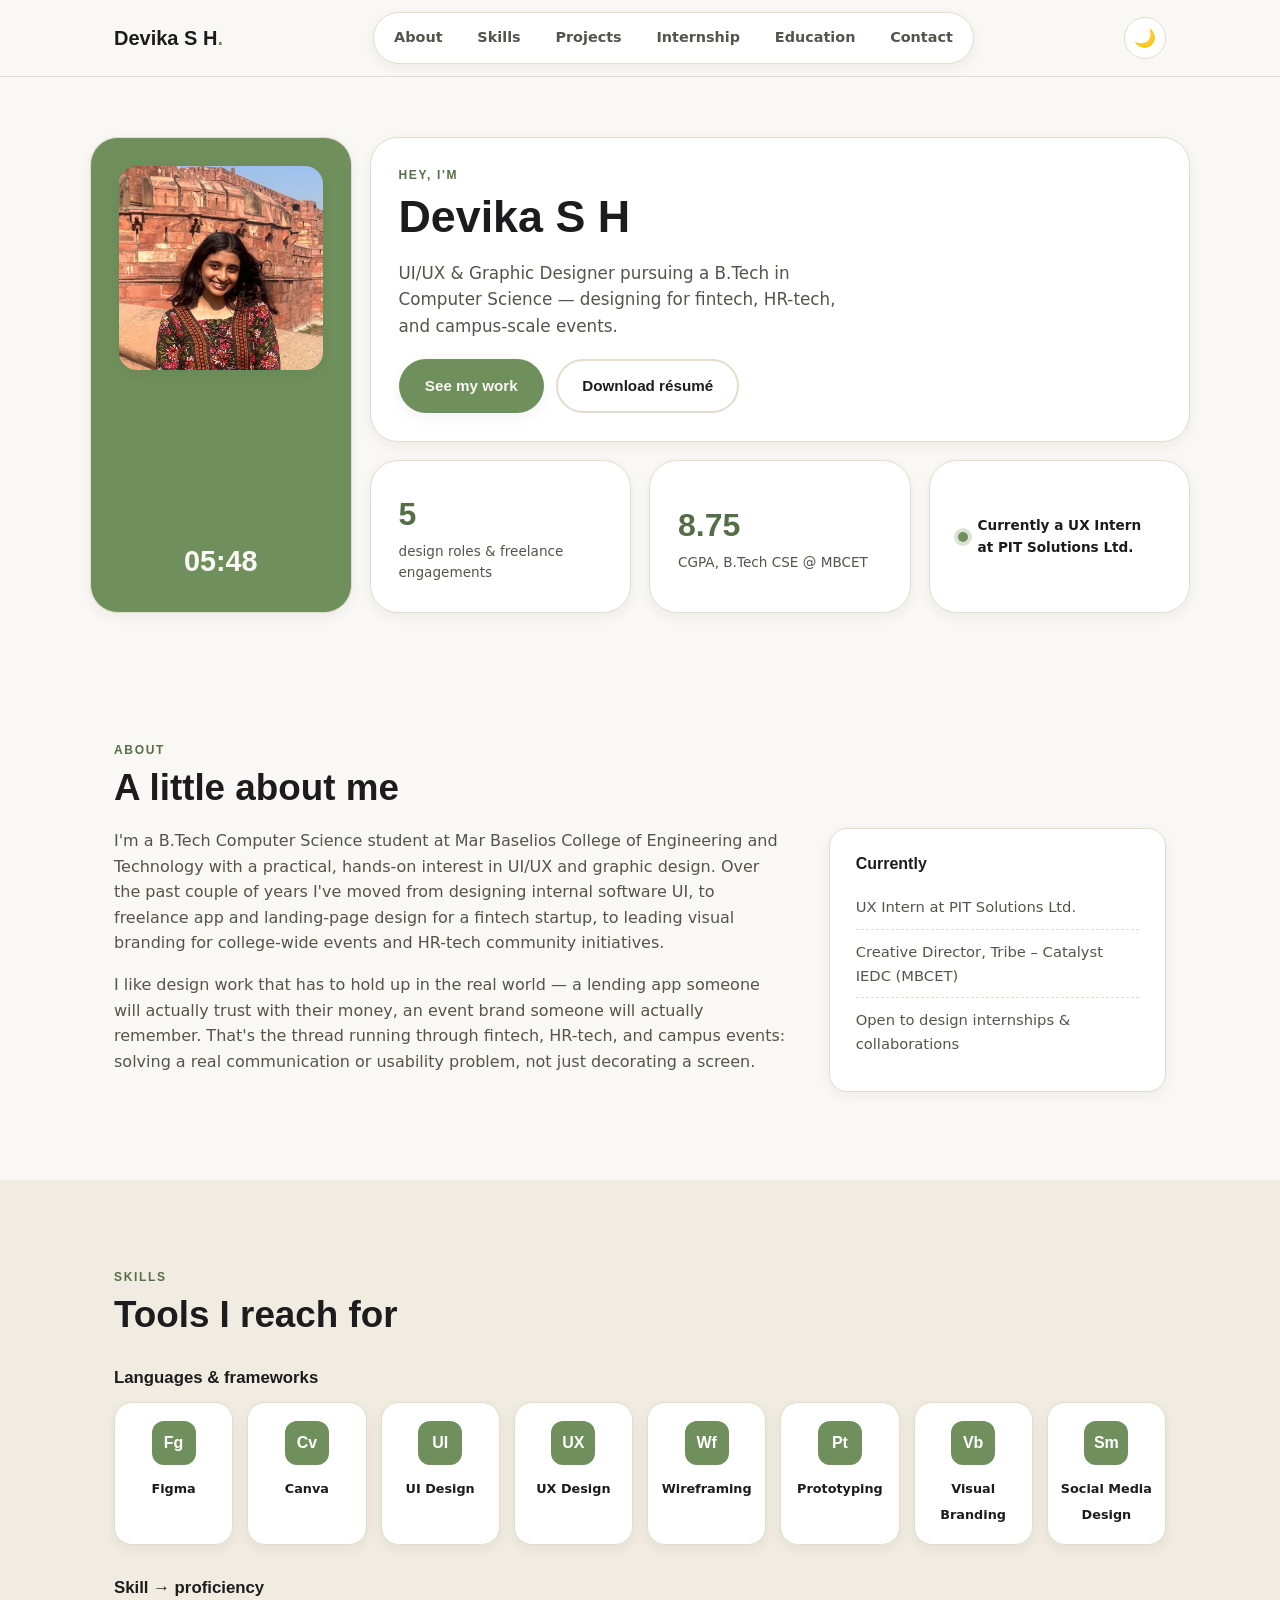
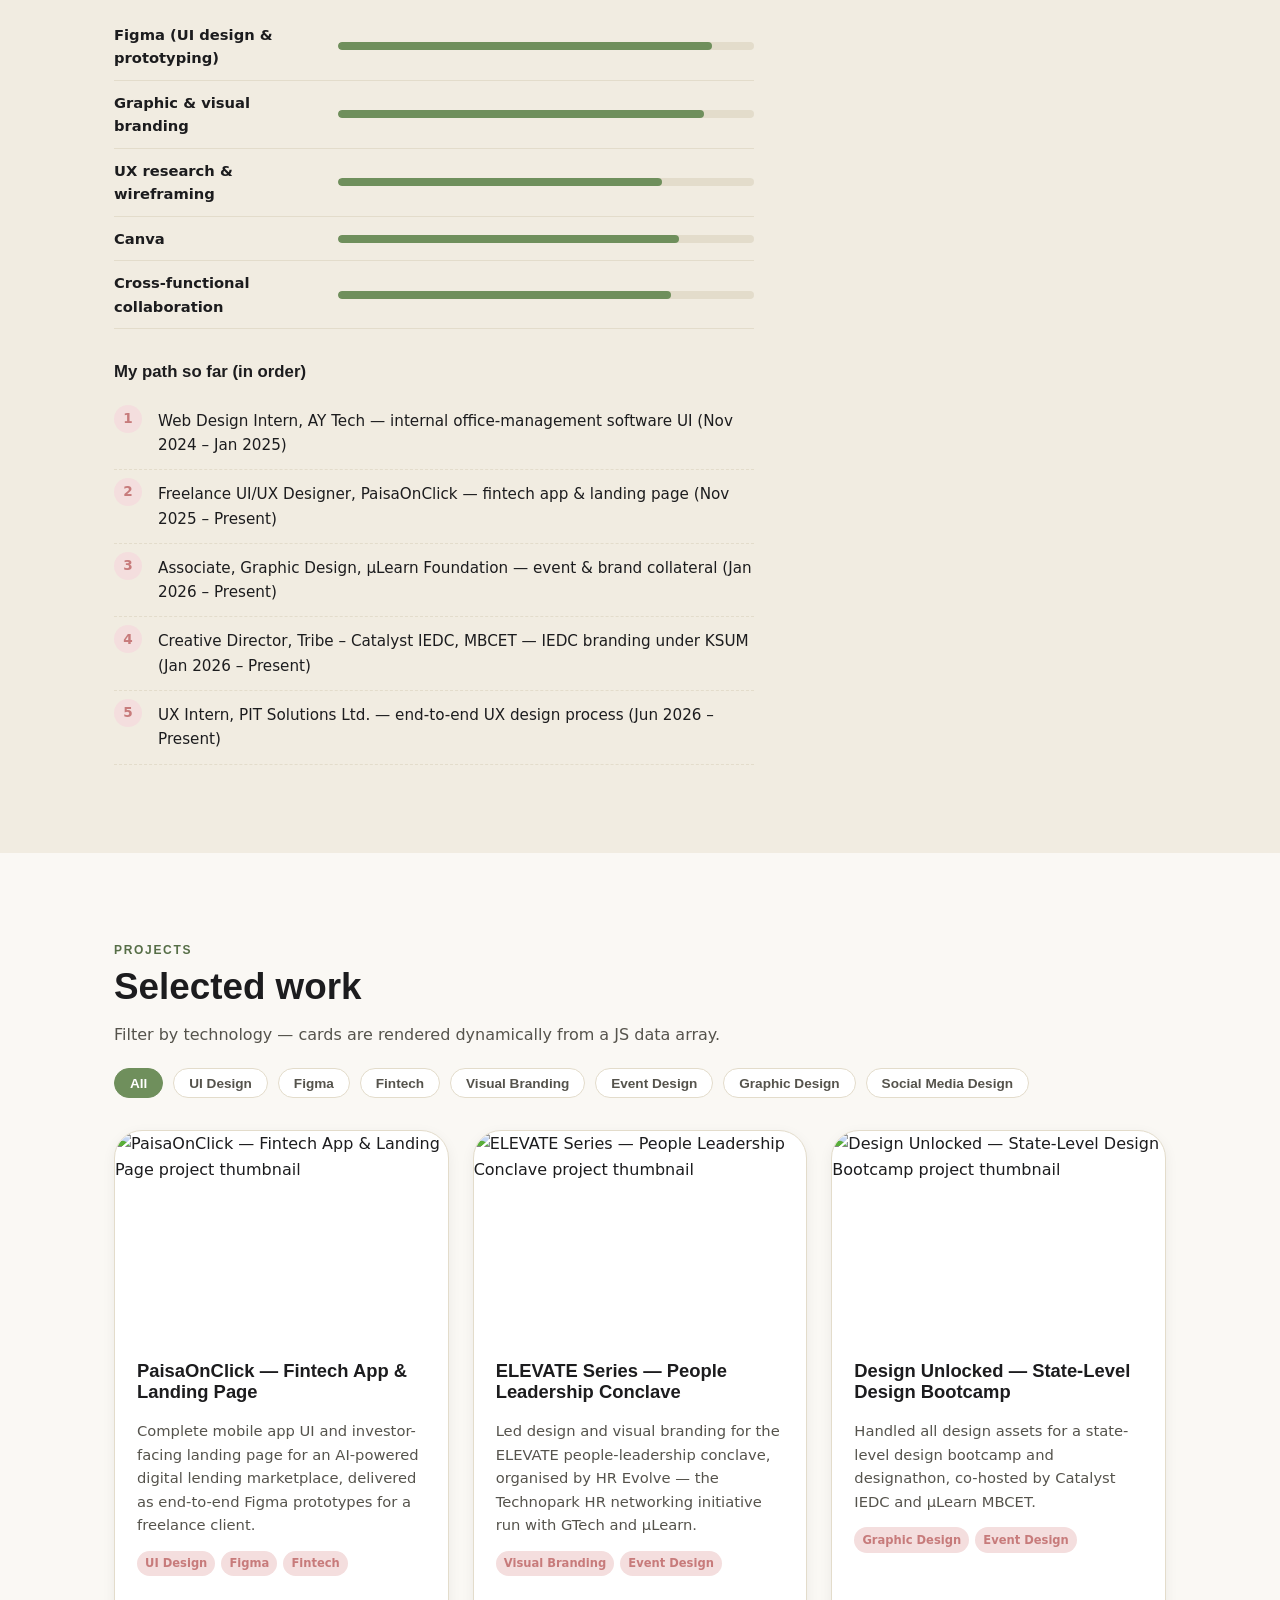
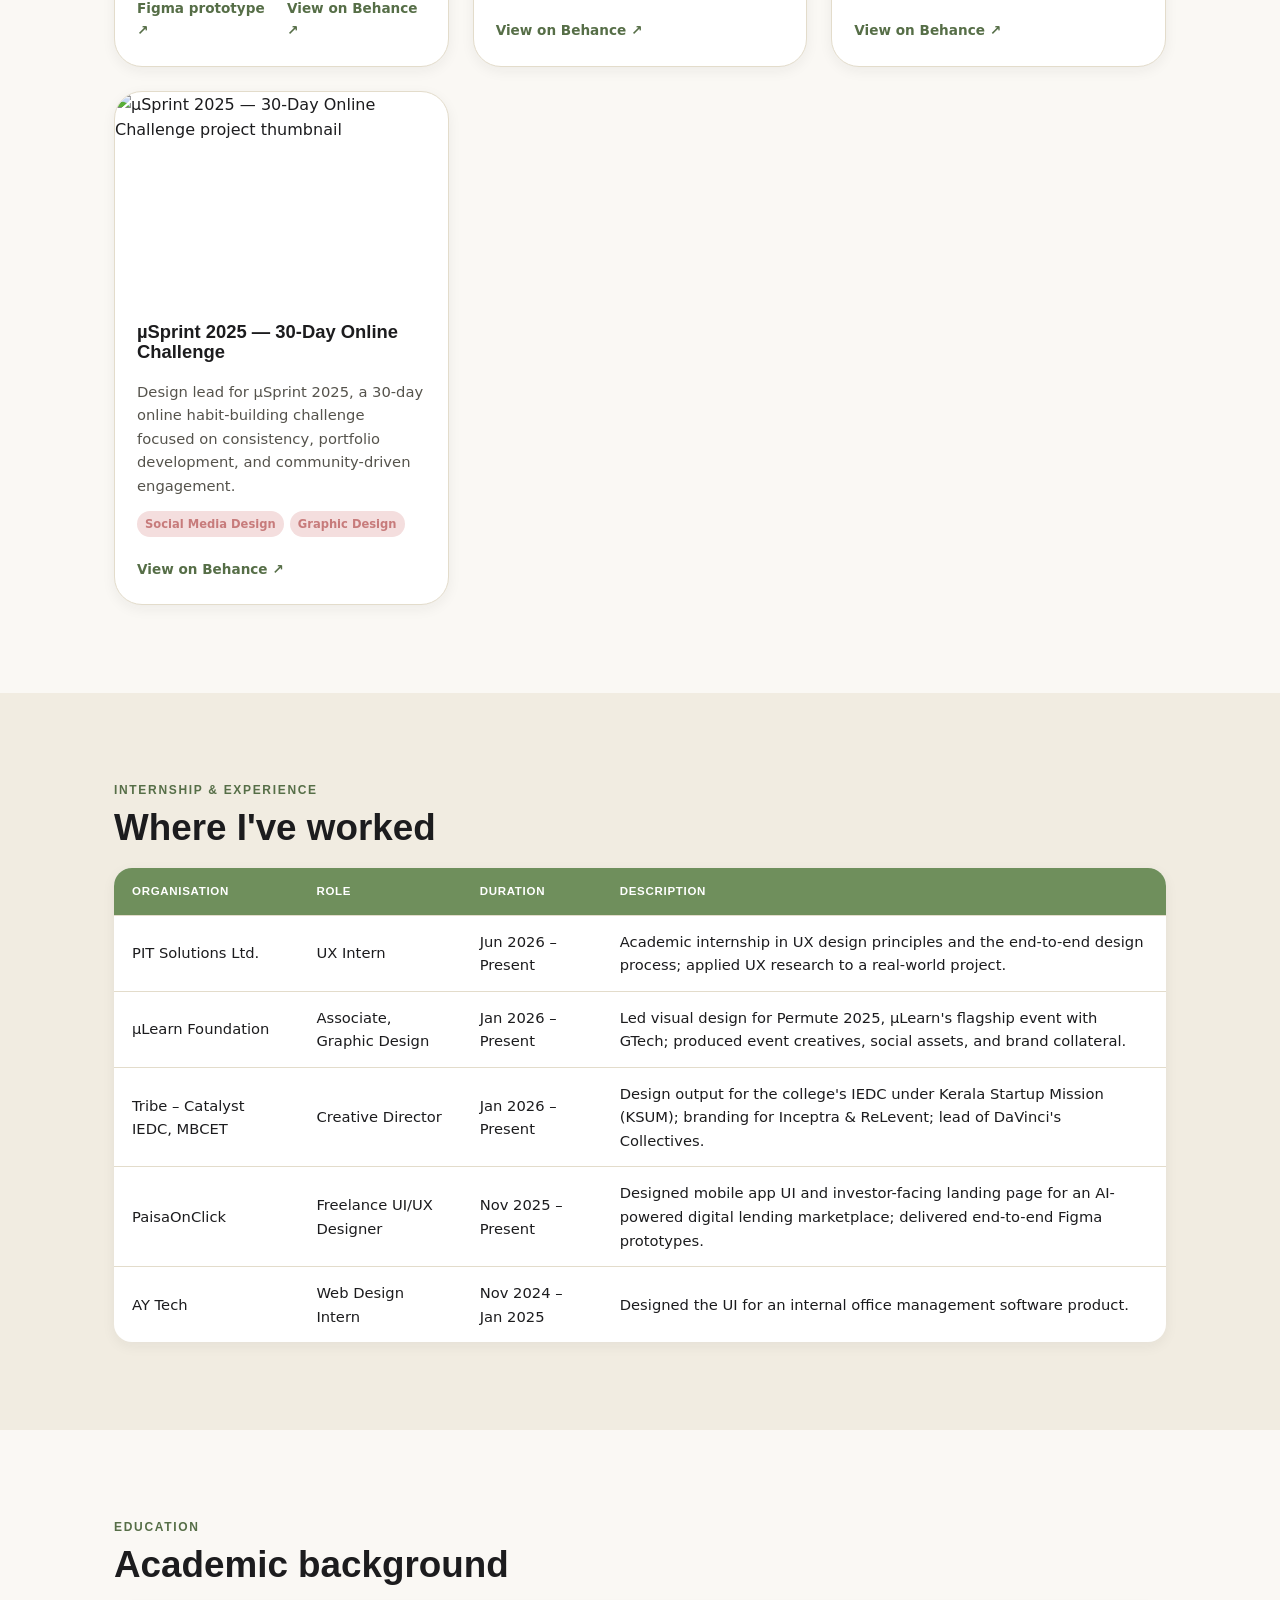
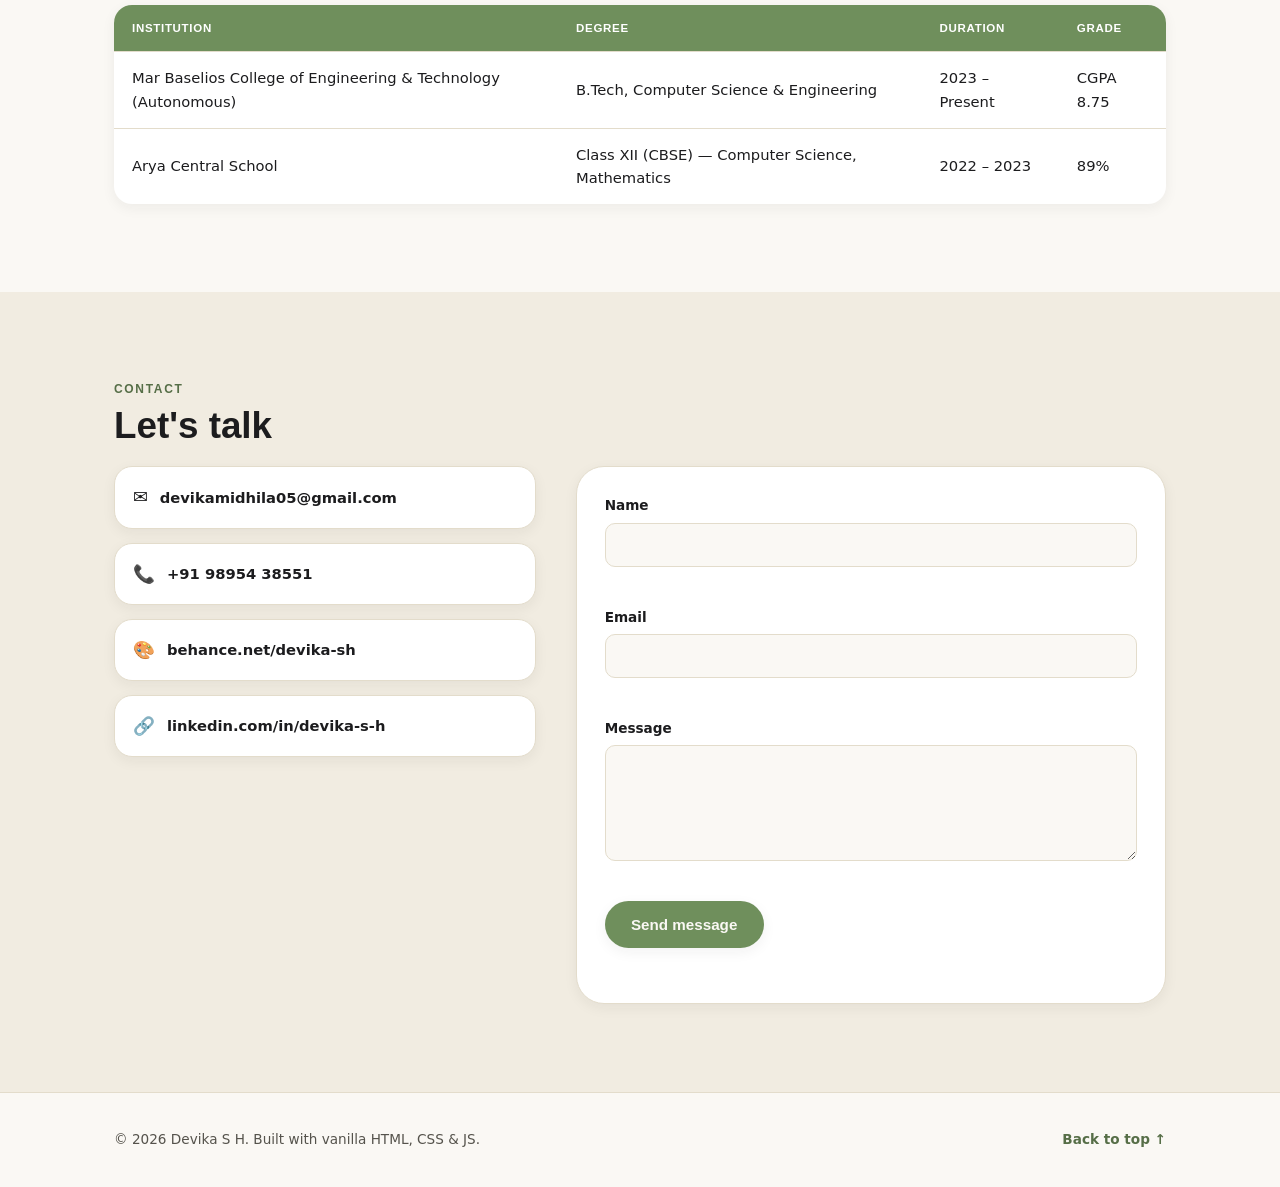
==== commit 8fc68577: "Update index.html" ====
--- a/index.html
+++ b/index.html
@@ -45,7 +45,7 @@
       <div class="hero-widget-grid">
 
         <div class="widget widget-profile">
-          <img src="images/avatar.jpg" alt="Portrait of Devika S H" class="avatar">
+          <img src="avatar.jpg" alt="Portrait of Devika S H" class="avatar">
           <div class="widget-time" id="live-clock" aria-hidden="true">--:--</div>
         </div>
 
